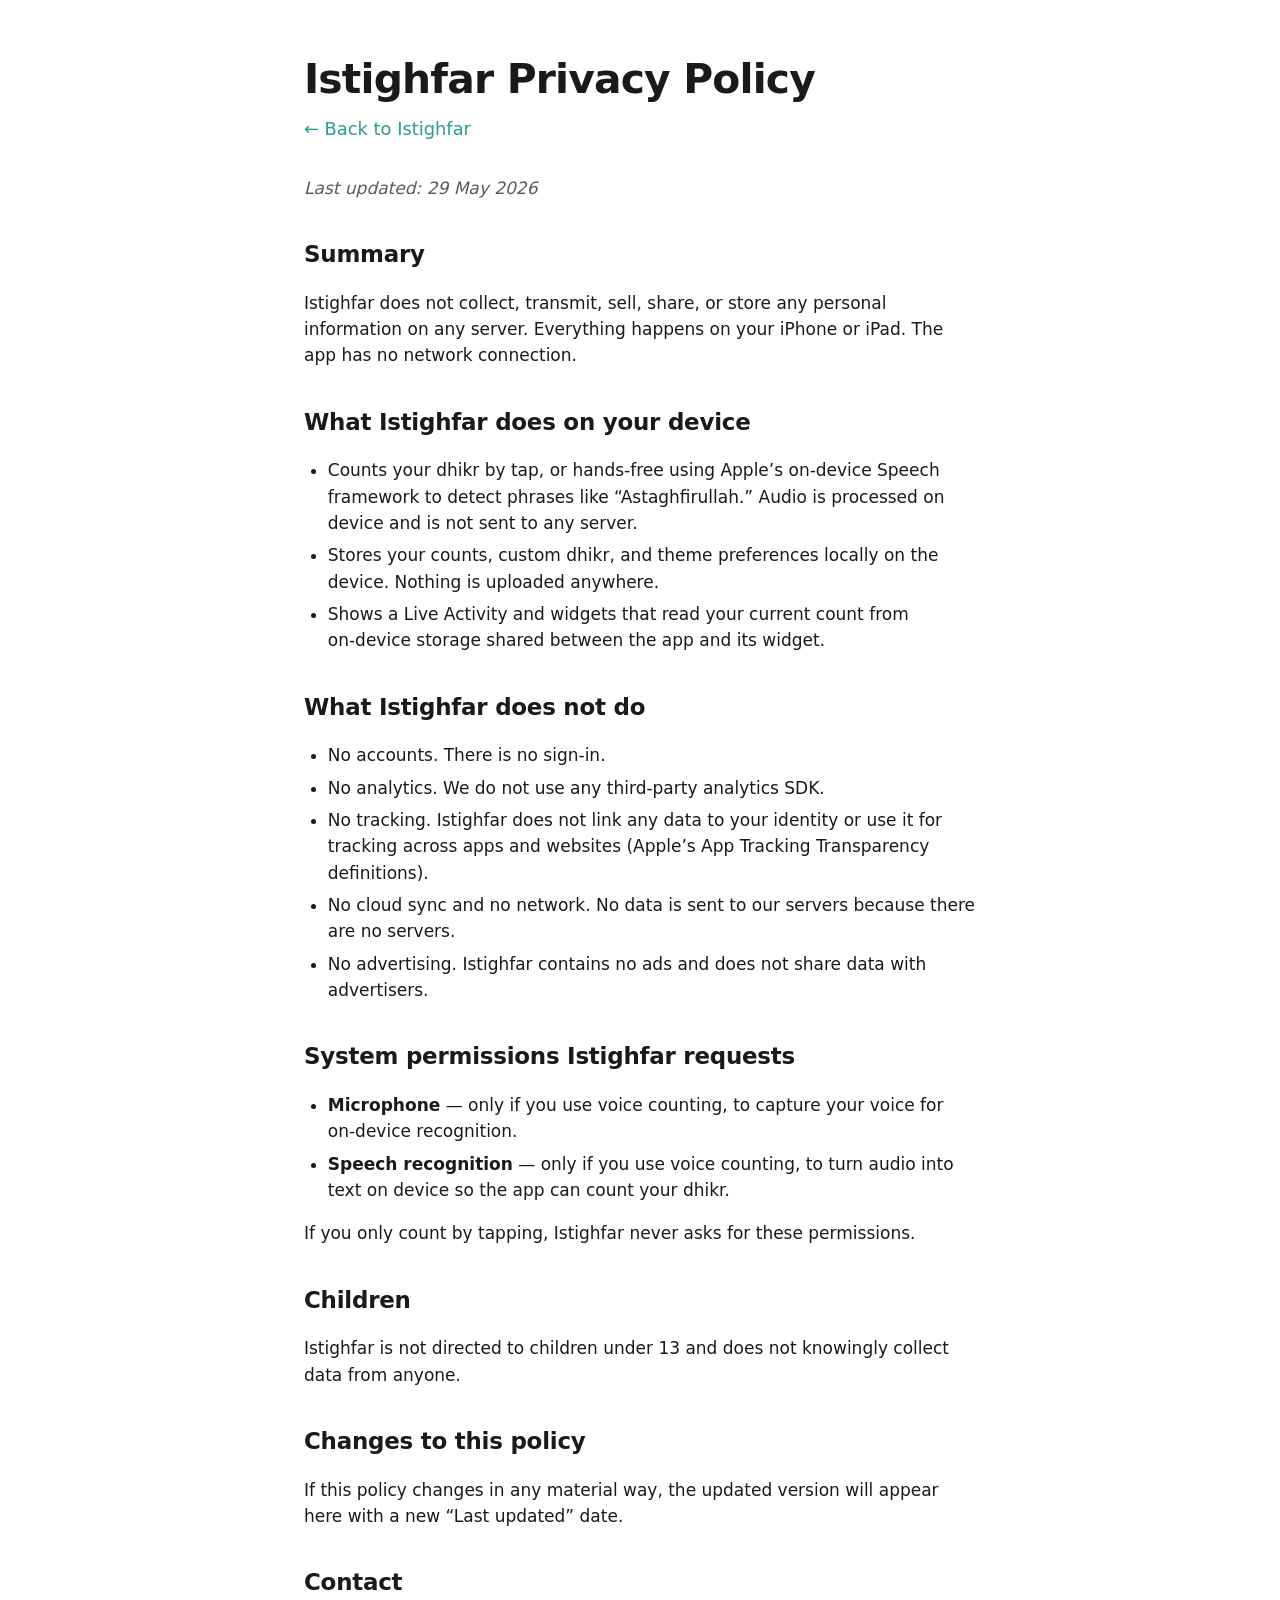
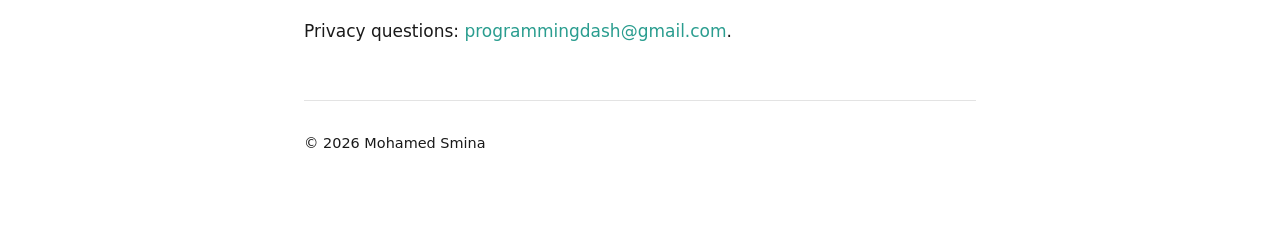
==== privacy.html @ 348fcc0c "Add Istighfar landing, support, and privacy pages" ====
<!doctype html>
<html lang="en">
<head>
<meta charset="utf-8">
<meta name="viewport" content="width=device-width, initial-scale=1">
<title>Istighfar Privacy Policy &mdash; on-device, no tracking</title>
<meta name="description" content="Istighfar's privacy policy: no accounts, no analytics, no cloud sync, no network. Everything stays on your iPhone. Voice recognition runs on device.">
<link rel="canonical" href="https://smdash.github.io/istighfar-site/privacy.html">
<meta name="theme-color" content="#2a9d8f">

<meta property="og:type" content="article">
<meta property="og:site_name" content="Istighfar">
<meta property="og:title" content="Istighfar Privacy Policy">
<meta property="og:description" content="No data collection, no cloud sync, no tracking. Everything on device.">
<meta property="og:url" content="https://smdash.github.io/istighfar-site/privacy.html">

<link rel="stylesheet" href="style.css">
</head>
<body>
<header>
  <h1>Istighfar Privacy Policy</h1>
  <p class="tagline"><a href="index.html">&larr; Back to Istighfar</a></p>
</header>
<main>
  <p><em>Last updated: 29 May 2026</em></p>

  <section>
    <h2>Summary</h2>
    <p>Istighfar does not collect, transmit, sell, share, or store any personal information on any server. Everything happens on your iPhone or iPad. The app has no network connection.</p>
  </section>

  <section>
    <h2>What Istighfar does on your device</h2>
    <ul>
      <li>Counts your dhikr by tap, or hands&#8209;free using Apple&#8217;s on&#8209;device Speech framework to detect phrases like &#8220;Astaghfirullah.&#8221; Audio is processed on device and is not sent to any server.</li>
      <li>Stores your counts, custom dhikr, and theme preferences locally on the device. Nothing is uploaded anywhere.</li>
      <li>Shows a Live Activity and widgets that read your current count from on&#8209;device storage shared between the app and its widget.</li>
    </ul>
  </section>

  <section>
    <h2>What Istighfar does not do</h2>
    <ul>
      <li>No accounts. There is no sign&#8209;in.</li>
      <li>No analytics. We do not use any third&#8209;party analytics SDK.</li>
      <li>No tracking. Istighfar does not link any data to your identity or use it for tracking across apps and websites (Apple&#8217;s App Tracking Transparency definitions).</li>
      <li>No cloud sync and no network. No data is sent to our servers because there are no servers.</li>
      <li>No advertising. Istighfar contains no ads and does not share data with advertisers.</li>
    </ul>
  </section>

  <section>
    <h2>System permissions Istighfar requests</h2>
    <ul>
      <li><strong>Microphone</strong> &mdash; only if you use voice counting, to capture your voice for on&#8209;device recognition.</li>
      <li><strong>Speech recognition</strong> &mdash; only if you use voice counting, to turn audio into text on device so the app can count your dhikr.</li>
    </ul>
    <p>If you only count by tapping, Istighfar never asks for these permissions.</p>
  </section>

  <section>
    <h2>Children</h2>
    <p>Istighfar is not directed to children under 13 and does not knowingly collect data from anyone.</p>
  </section>

  <section>
    <h2>Changes to this policy</h2>
    <p>If this policy changes in any material way, the updated version will appear here with a new &#8220;Last updated&#8221; date.</p>
  </section>

  <section>
    <h2>Contact</h2>
    <p>Privacy questions: <a href="mailto:programmingdash@gmail.com">programmingdash@gmail.com</a>.</p>
  </section>
</main>
<footer>
  <p>&copy; 2026 Mohamed Smina</p>
</footer>
</body>
</html>
---- style.css ----
:root {
  color-scheme: light dark;
  --fg: #1a1a1a;
  --muted: #5a5a5a;
  --bg: #ffffff;
  --accent: #2a9d8f;
}
@media (prefers-color-scheme: dark) {
  :root { --fg: #f5f5f7; --muted: #9a9a9a; --bg: #0d0d0d; --accent: #4cc4b4; }
}

* { box-sizing: border-box; }

html, body {
  margin: 0;
  background: var(--bg);
  color: var(--fg);
  font: 17px/1.55 -apple-system, BlinkMacSystemFont, "SF Pro Text", "Segoe UI", system-ui, sans-serif;
  -webkit-text-size-adjust: 100%;
}

body {
  max-width: 720px;
  margin: 0 auto;
  padding: 48px 24px 80px;
}

header {
  margin-bottom: 32px;
}

h1 {
  font-size: 2.4rem;
  letter-spacing: -0.02em;
  margin: 0 0 4px;
}

h2 {
  font-size: 1.35rem;
  margin: 36px 0 12px;
  letter-spacing: -0.01em;
}

h3 {
  font-size: 1.05rem;
  margin: 24px 0 6px;
}

p, li {
  color: var(--fg);
}

.tagline {
  color: var(--muted);
  margin: 0;
  font-size: 1.05rem;
}

a {
  color: var(--accent);
  text-decoration: none;
}
a:hover { text-decoration: underline; }

nav {
  display: flex;
  gap: 16px;
  margin-top: 24px;
}

ul {
  padding-left: 1.4em;
}

li {
  margin-bottom: 6px;
}

section {
  margin-bottom: 12px;
}

footer {
  margin-top: 56px;
  color: var(--muted);
  font-size: 0.85rem;
  border-top: 1px solid color-mix(in srgb, var(--fg) 12%, transparent);
  padding-top: 16px;
}

em { color: var(--muted); }
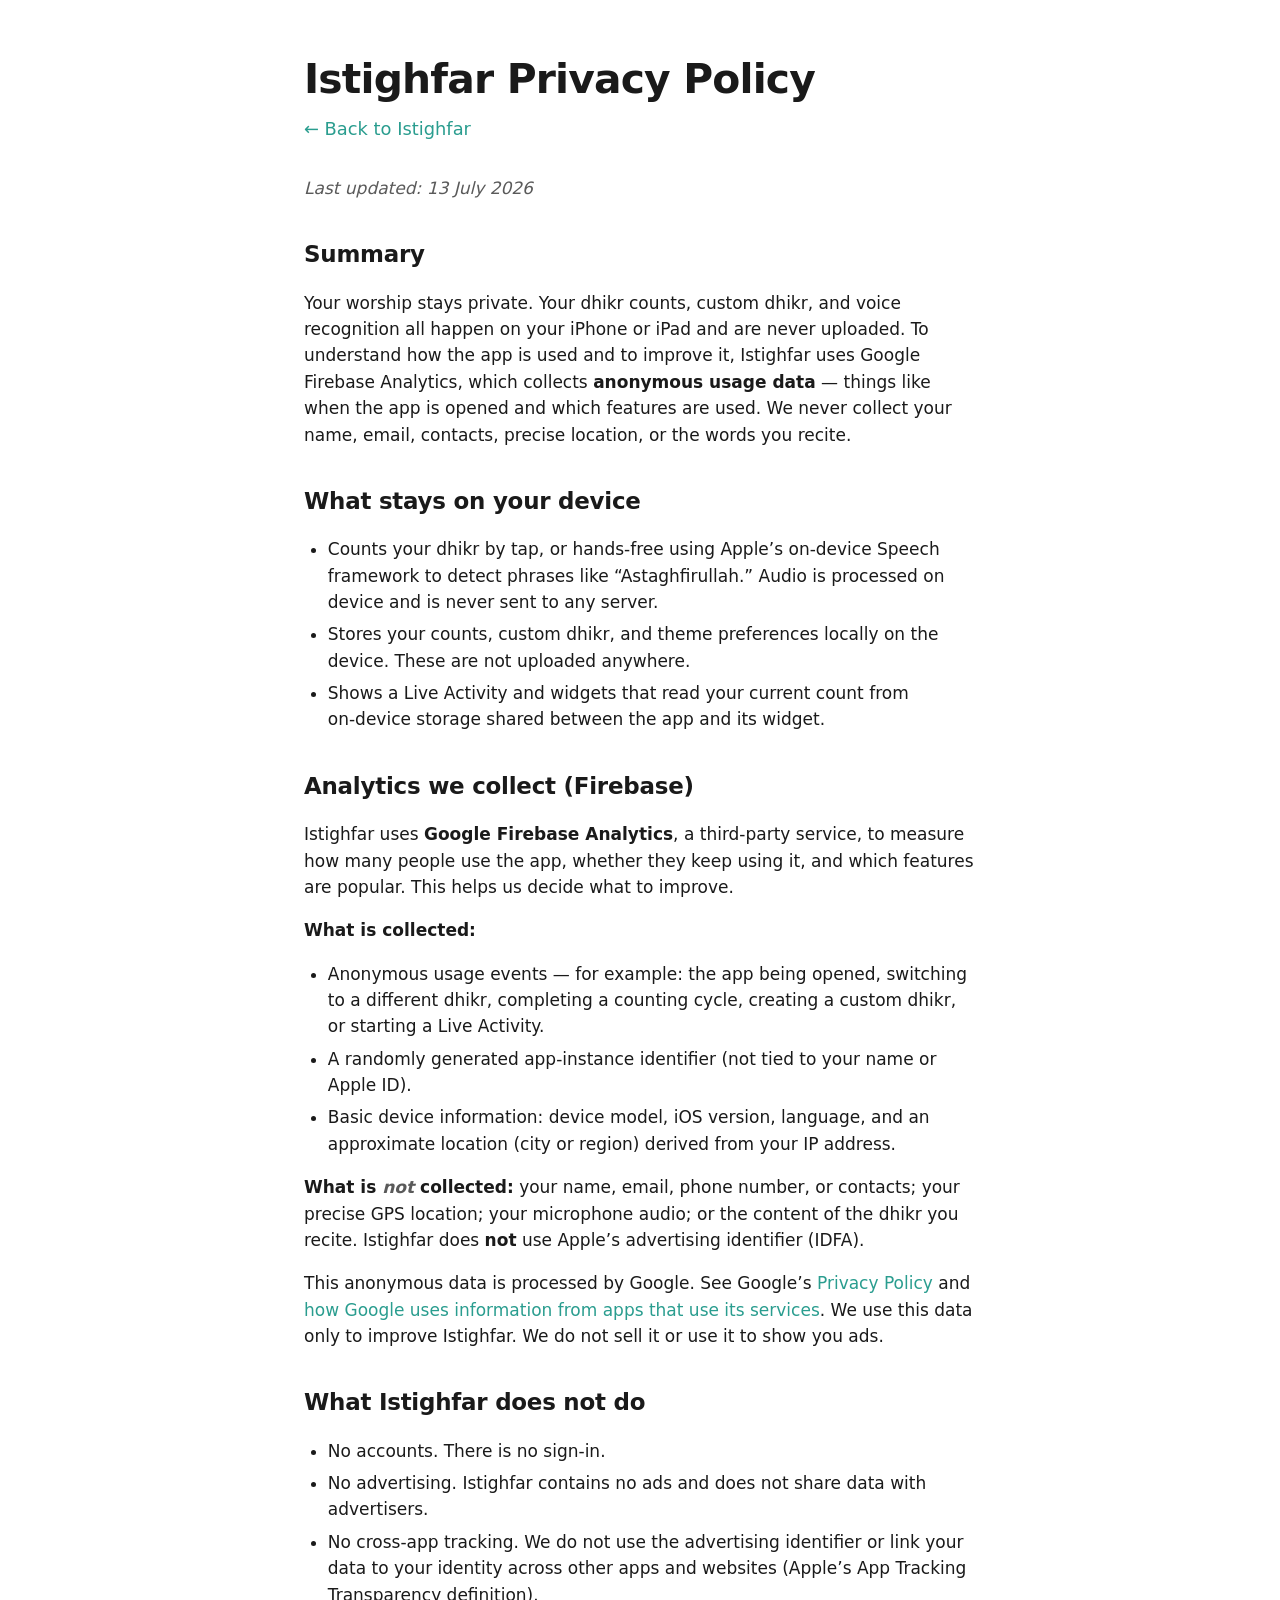
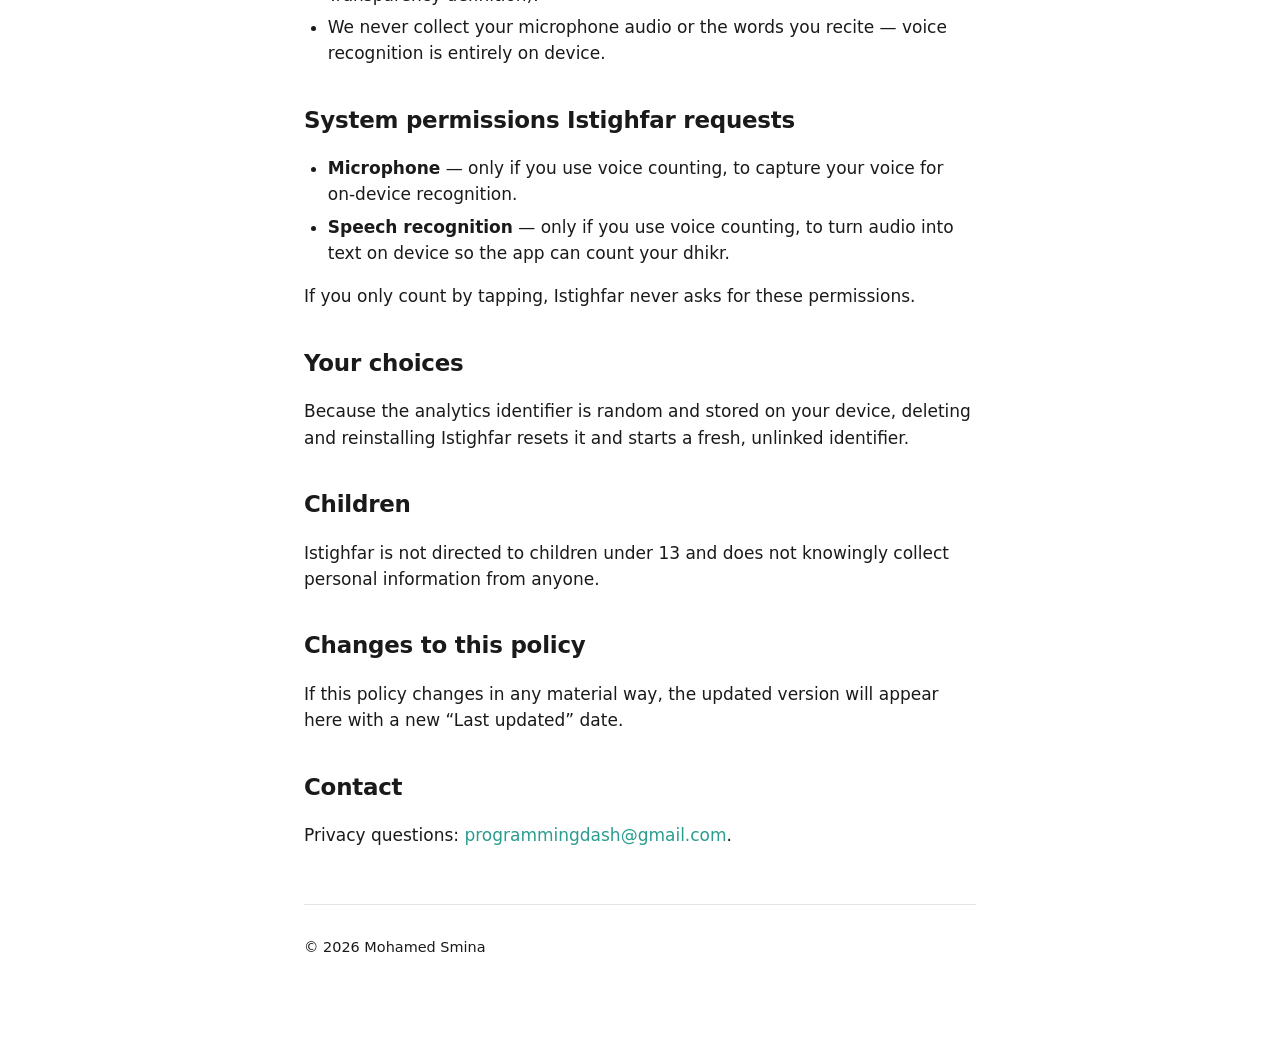
==== commit 0dbb6c85: "Update privacy policy + homepage for Firebase Analytics Disclose Firebase Analytics (usage data, no " ====
--- a/privacy.html
+++ b/privacy.html
@@ -3,15 +3,15 @@
 <head>
 <meta charset="utf-8">
 <meta name="viewport" content="width=device-width, initial-scale=1">
-<title>Istighfar Privacy Policy &mdash; on-device, no tracking</title>
-<meta name="description" content="Istighfar's privacy policy: no accounts, no analytics, no cloud sync, no network. Everything stays on your iPhone. Voice recognition runs on device.">
+<title>Istighfar Privacy Policy</title>
+<meta name="description" content="Istighfar's privacy policy: no accounts, no ads, and voice recognition stays on your device. We use Google Firebase Analytics for anonymous usage data to improve the app; we never collect your name, email, or the words you recite.">
 <link rel="canonical" href="https://smdash.github.io/istighfar-site/privacy.html">
 <meta name="theme-color" content="#2a9d8f">
 
 <meta property="og:type" content="article">
 <meta property="og:site_name" content="Istighfar">
 <meta property="og:title" content="Istighfar Privacy Policy">
-<meta property="og:description" content="No data collection, no cloud sync, no tracking. Everything on device.">
+<meta property="og:description" content="No accounts, no ads. Voice stays on device. Anonymous usage analytics via Firebase to improve the app.">
 <meta property="og:url" content="https://smdash.github.io/istighfar-site/privacy.html">
 
 <link rel="stylesheet" href="style.css">
@@ -22,30 +22,42 @@
   <p class="tagline"><a href="index.html">&larr; Back to Istighfar</a></p>
 </header>
 <main>
-  <p><em>Last updated: 29 May 2026</em></p>
+  <p><em>Last updated: 13 July 2026</em></p>
 
   <section>
     <h2>Summary</h2>
-    <p>Istighfar does not collect, transmit, sell, share, or store any personal information on any server. Everything happens on your iPhone or iPad. The app has no network connection.</p>
+    <p>Your worship stays private. Your dhikr counts, custom dhikr, and voice recognition all happen on your iPhone or iPad and are never uploaded. To understand how the app is used and to improve it, Istighfar uses Google Firebase Analytics, which collects <strong>anonymous usage data</strong> &mdash; things like when the app is opened and which features are used. We never collect your name, email, contacts, precise location, or the words you recite.</p>
   </section>
 
   <section>
-    <h2>What Istighfar does on your device</h2>
+    <h2>What stays on your device</h2>
     <ul>
-      <li>Counts your dhikr by tap, or hands&#8209;free using Apple&#8217;s on&#8209;device Speech framework to detect phrases like &#8220;Astaghfirullah.&#8221; Audio is processed on device and is not sent to any server.</li>
-      <li>Stores your counts, custom dhikr, and theme preferences locally on the device. Nothing is uploaded anywhere.</li>
+      <li>Counts your dhikr by tap, or hands&#8209;free using Apple&#8217;s on&#8209;device Speech framework to detect phrases like &#8220;Astaghfirullah.&#8221; Audio is processed on device and is never sent to any server.</li>
+      <li>Stores your counts, custom dhikr, and theme preferences locally on the device. These are not uploaded anywhere.</li>
       <li>Shows a Live Activity and widgets that read your current count from on&#8209;device storage shared between the app and its widget.</li>
     </ul>
+  </section>
+
+  <section>
+    <h2>Analytics we collect (Firebase)</h2>
+    <p>Istighfar uses <strong>Google Firebase Analytics</strong>, a third&#8209;party service, to measure how many people use the app, whether they keep using it, and which features are popular. This helps us decide what to improve.</p>
+    <p><strong>What is collected:</strong></p>
+    <ul>
+      <li>Anonymous usage events &mdash; for example: the app being opened, switching to a different dhikr, completing a counting cycle, creating a custom dhikr, or starting a Live Activity.</li>
+      <li>A randomly generated app&#8209;instance identifier (not tied to your name or Apple ID).</li>
+      <li>Basic device information: device model, iOS version, language, and an approximate location (city or region) derived from your IP address.</li>
+    </ul>
+    <p><strong>What is <em>not</em> collected:</strong> your name, email, phone number, or contacts; your precise GPS location; your microphone audio; or the content of the dhikr you recite. Istighfar does <strong>not</strong> use Apple&#8217;s advertising identifier (IDFA).</p>
+    <p>This anonymous data is processed by Google. See Google&#8217;s <a href="https://policies.google.com/privacy" rel="noopener" target="_blank">Privacy Policy</a> and <a href="https://policies.google.com/technologies/partner-sites" rel="noopener" target="_blank">how Google uses information from apps that use its services</a>. We use this data only to improve Istighfar. We do not sell it or use it to show you ads.</p>
   </section>
 
   <section>
     <h2>What Istighfar does not do</h2>
     <ul>
       <li>No accounts. There is no sign&#8209;in.</li>
-      <li>No analytics. We do not use any third&#8209;party analytics SDK.</li>
-      <li>No tracking. Istighfar does not link any data to your identity or use it for tracking across apps and websites (Apple&#8217;s App Tracking Transparency definitions).</li>
-      <li>No cloud sync and no network. No data is sent to our servers because there are no servers.</li>
       <li>No advertising. Istighfar contains no ads and does not share data with advertisers.</li>
+      <li>No cross&#8209;app tracking. We do not use the advertising identifier or link your data to your identity across other apps and websites (Apple&#8217;s App Tracking Transparency definition).</li>
+      <li>We never collect your microphone audio or the words you recite &mdash; voice recognition is entirely on device.</li>
     </ul>
   </section>
 
@@ -59,8 +71,13 @@
   </section>
 
   <section>
+    <h2>Your choices</h2>
+    <p>Because the analytics identifier is random and stored on your device, deleting and reinstalling Istighfar resets it and starts a fresh, unlinked identifier.</p>
+  </section>
+
+  <section>
     <h2>Children</h2>
-    <p>Istighfar is not directed to children under 13 and does not knowingly collect data from anyone.</p>
+    <p>Istighfar is not directed to children under 13 and does not knowingly collect personal information from anyone.</p>
   </section>
 
   <section>
